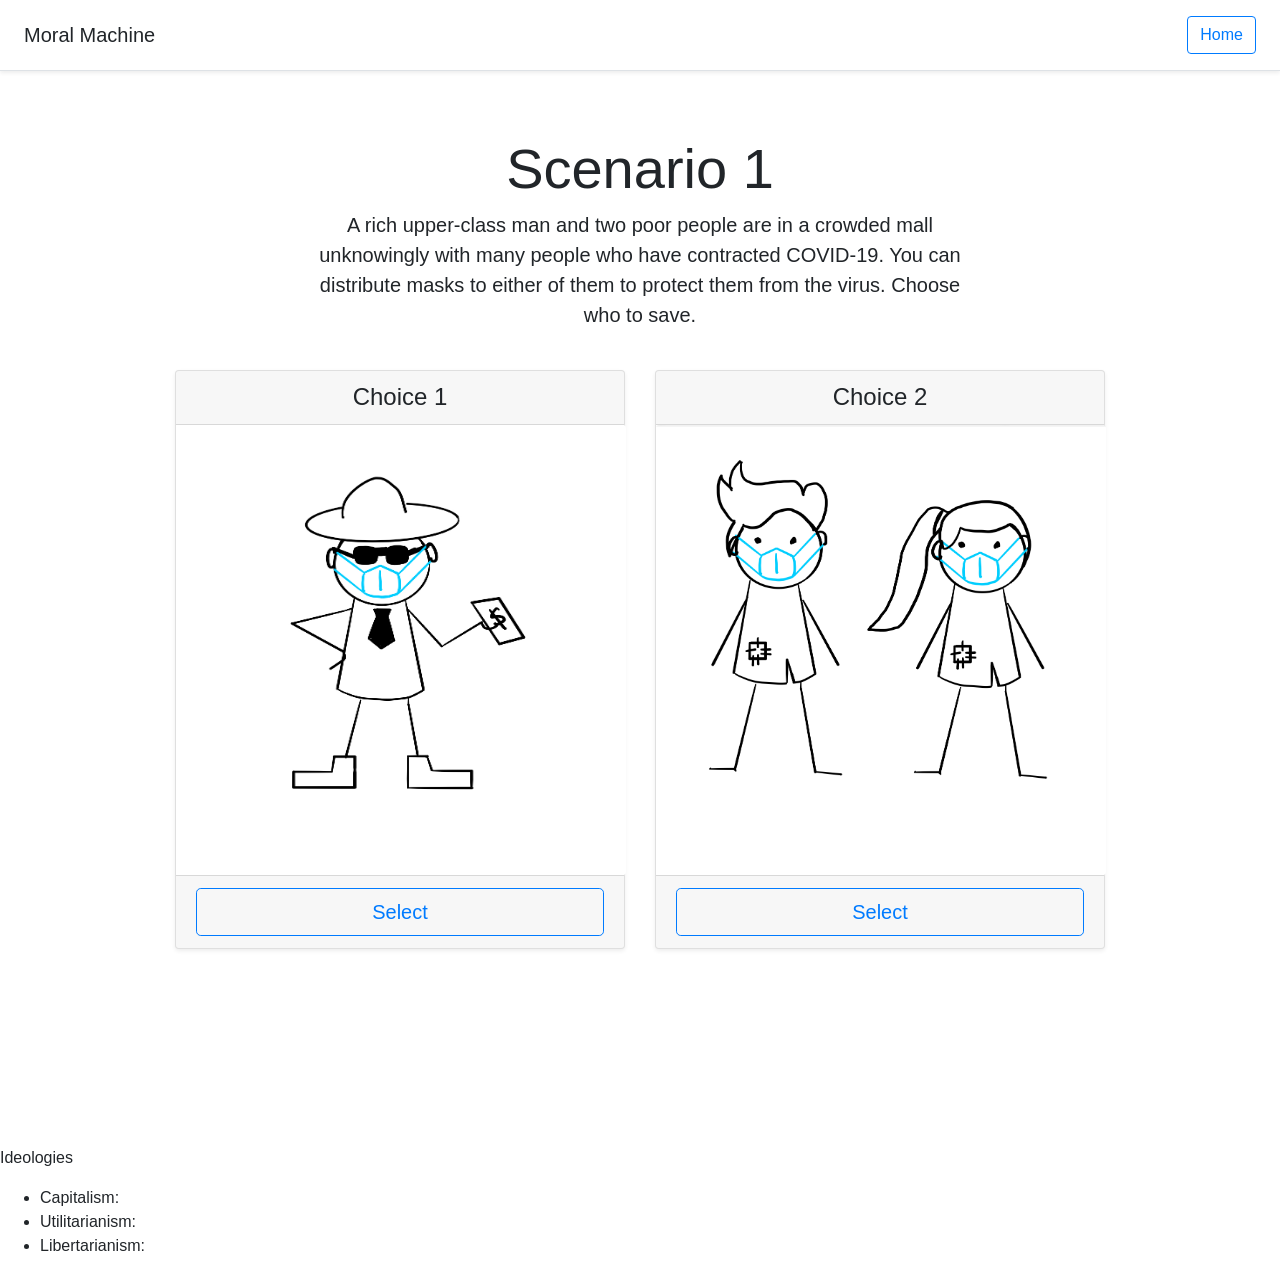
==== index.html @ fc3346e5 "added drawings" ====
<!doctype html>
<html lang="en">
  <head>
    <meta charset="utf-8">
    <meta name="viewport" content="width=device-width, initial-scale=1, shrink-to-fit=no">
    <meta name="description" content="">
    <meta name="author" content="Mark Otto, Jacob Thornton, and Bootstrap contributors">
    <meta name="generator" content="Jekyll v4.0.1">
    <title>Ideological-Machine</title>

    <link rel="canonical" href="https://getbootstrap.com/docs/4.5/examples/pricing/">

    <!-- Bootstrap core CSS -->
<link href="assets/dist/css/bootstrap.css" rel="stylesheet">
<script src="static/node_modules/chart.js/dist/Chart.js"></script>
<script src="static/node_modules/chartjs-plugin-annotation/chartjs-plugin-annotation.js"></script>

    <style>
      .bd-placeholder-img {
        font-size: 1.125rem;
        text-anchor: middle;
        -webkit-user-select: none;
        -moz-user-select: none;
        -ms-user-select: none;
        user-select: none;
      }

      @media (min-width: 768px) {
        .bd-placeholder-img-lg {
          font-size: 3.5rem;
        }
      }
    </style>
    <!-- Custom styles for this template -->
    <link href="pricing.css" rel="stylesheet">
  </head>
  <body>
    <div class="d-flex flex-column flex-md-row align-items-center p-3 px-md-4 mb-3 bg-white border-bottom shadow-sm">
  <h5 class="my-0 mr-md-auto font-weight-normal"> Moral Machine </h5>
  <nav class="my-2 my-md-0 mr-md-3">
    <!-- <a class="p-2 text-dark" href="#">Home</a> -->
    <!-- <a class="p-2 text-dark" href="#">Enterprise</a>
    <a class="p-2 text-dark" href="#">Support</a>
    <a class="p-2 text-dark" href="#">Pricing</a> -->
  </nav>
  <a class="btn btn-outline-primary" href="#"> Home </a>
</div>

<div class="pricing-header px-3 py-3 pt-md-5 pb-md-4 mx-auto text-center">
  <h1 id="scenario" class="display-4">Scenario 1</h1>
  <p id="question" class="lead"> </p>
  <p id="results" class="lead"> </p>
</div>

<div id="main_container" class="container">
  <div class="card-deck mb-3 text-center">
    <div class="card mb-4 shadow-sm">
      <div class="card-header">
        <h4 class="my-0 font-weight-normal">Choice 1</h4>
      </div>
      <img id="img1" src="" class="card-img" alt="...">
      <div class="card-footer">
        <button type="button" onclick="showNewQuestion(0)" class="btn btn-lg btn-block btn-outline-primary">Select</button>
      </div>
    </div>
    <div class="card mb-4 shadow-sm">
      <div class="card-header">
        <h4 class="my-0 font-weight-normal">Choice 2</h4>
      </div>
      <img id="img2" src="" class="card-img" alt="...">
      <div class="card-footer">
        <button type="button" onclick="showNewQuestion(1)" class="btn btn-lg btn-block btn-outline-primary">Select</button>
      </div>
    </div>
  </div>

  <!-- <footer class="pt-4 my-md-5 pt-md-5 border-top">
    <div class="row">
      <div class="col-12 col-md">
        <img class="mb-2" src="../assets/brand/bootstrap-solid.svg" alt="" width="24" height="24">
        <small class="d-block mb-3 text-muted">&copy; 2017-2020</small>
      </div>
      <div class="col-6 col-md">
        <h5>Features</h5>
        <ul class="list-unstyled text-small">
          <li><a class="text-muted" href="#">Cool stuff</a></li>
          <li><a class="text-muted" href="#">Random feature</a></li>
          <li><a class="text-muted" href="#">Team feature</a></li>
          <li><a class="text-muted" href="#">Stuff for developers</a></li>
          <li><a class="text-muted" href="#">Another one</a></li>
          <li><a class="text-muted" href="#">Last time</a></li>
        </ul>
      </div>
      <div class="col-6 col-md">
        <h5>Resources</h5>
        <ul class="list-unstyled text-small">
          <li><a class="text-muted" href="#">Resource</a></li>
          <li><a class="text-muted" href="#">Resource name</a></li>
          <li><a class="text-muted" href="#">Another resource</a></li>
          <li><a class="text-muted" href="#">Final resource</a></li>
        </ul>
      </div>
      <div class="col-6 col-md">
        <h5>About</h5>
        <ul class="list-unstyled text-small">
          <li><a class="text-muted" href="#">Team</a></li>
          <li><a class="text-muted" href="#">Locations</a></li>
          <li><a class="text-muted" href="#">Privacy</a></li>
          <li><a class="text-muted" href="#">Terms</a></li>
        </ul>
      </div>
    </div>
  </footer> -->
</div>

<script>

//initial values
//[Libertarian, Utilitarian, Capitalist]
var myChart;
var questions = ["A rich upper-class man and two poor people are in a crowded mall unknowingly with many people who have contracted COVID-19. You can distribute masks to either of them to protect them from the virus. Choose who to save.", "A young doctor and three robbers are in a BTS skytrain unknowingly with many people who have contracted Covid. You can distribute masks to either of them to protect them from the virus. Choose who to save.", "A sixty year-old doctor and the CEO of a multinational firm are in a cafe unknowingly with many people who have contracted Covid. You can distribute masks to either of them to protect them from the virus. Choose who to save.", "A father of 3 kids who is considered lower class and a single middle-aged rich factory owner are in a factory unknowingly with many people who have contracted Covid. You can distribute masks to either of them to protect them from the virus. Choose who to save.", "One of your family members and the CEO of a multinational firm are in a restaurant unknowingly with many people who have contracted Covid. You can distribute masks to either of them to protect them from the virus. Choose who to save.", "A masked-wearing man and a non mask-wearing man have both contracted COVID-19. Assuming you have the cure, choose who to save.", "You may enforce strict lockdowns in your country which will lead to lower economic activity and possibly a lower infection rate of COVID-19. Alternatively, you may also enforce lenient measures which will lead to higher economic activity and possibly a higher infection rate of COVID-19", "The government has money which can go either into investing in more vaccines (given that it will eventually be successful and benefit more people) or as transfer payments to people who have been unemployed due to COVID-19.", "You can either raise the income tax of the rich to fund unemployment benefits for people unemployed due to COVID or keep the income tax at the status quo." ];
var scenarios = ["Scenario 1", "Scenario 2", "Scenario 3", "Scenario 4", "Scenario 5","Scenario 6","Scenario 7","Scenario 8","Scenario 9"];

//option 1
var choices = [["img/rich_dude.jpeg","img/two_poor.jpeg"],["img/young_doc.png","img/robber.jpeg"],["img/old_doc.png","img/ceo.jpeg"], ["img/father.jpeg","img/rich_dude.jpeg"], ["img/family.jpeg","img/ceo.jpeg"], ["img/not_masked.jpeg","img/masked.jpeg"], ["img/plane.jpeg","img/circular_flow.jpeg"], ["img/vaccine.jpeg","img/transfer_payments.jpeg"], ["img/income_tax.jpeg","img/status_quo.jpeg"]];
var choiceScores = [[[0,0,1],[0,1,0]],[[0,1,0],[1,0,0]],[[0,1,0],[0,0,1]], [[1,0,0],[0,0,1]],[[1,0,0],[0,0,1]], [[1,0,0],[0,1,0]], [[0,0,1],[0,1,0]], [[1,0,0],[0,1,0]], [[1,0,0],[0,0,1]]];

var i = 1;
var results = [];

showFirstQuestion()
// index 1 of every question, results should be {[0,0,1],[1,0,0],[1,0,0]}
function showNewQuestion(chosenChoice) {
  console.log(i)
  console.log(choiceScores)
  results.push(choiceScores[i-1][chosenChoice])
  console.log(results)
	if(i < questions.length) {
      var curChoices = choices[i];
      console.log("Entering loop")
      console.log("Choices: "+choices[i])
      showQuestion(i)
        //go through choices here

        //keep track of which button is clicked
  		i+=1;
    }else {
  		 //document.getElementById("results").innerHTML = "Done! show results here: "+results;
       sumScores = [0,0,0]
       for (var j=0; j<results.length;j++) {
          console.log(results[j])
          if (results[j][0] == 1) {
              sumScores[0] = sumScores[0] + 1
          }
          else if (results[j][1] == 1) {
              sumScores[1] = sumScores[1] + 1
          }
          else {
              sumScores[2] = sumScores[2] + 1
          }
          console.log("sumScore: " + sumScores);
       }
       displayResults(sumScores);
	 }
}

function showFirstQuestion() {
   showQuestion(0)
}

function displayResults(scoreSum) {
    ideologies = [" Libertarian", " Utilitarian,", " Capitalist"]
    var container_element = document.getElementById("main_container");
    container_element.parentNode.removeChild(container_element);
    highest_scorer = Math.max.apply(null, sumScores)
    ideology_list = []
    ideology_txt = " ideology."

    for (var i=0; i<sumScores.length; i++) {
      if (highest_scorer == sumScores[i]) {
        ideology_list.push(ideologies[i])
      }
    }

    if (ideology_list.length > 1) {
      var temp = ideologies[ideology_list.length-1]
      ideology_list.push(temp)
      ideology_list[ideology_list.length-2] = " and"
      ideology_txt = " ideologies."
    }

    ideology_string = ideology_list.join(" ")



    document.getElementById("question").innerHTML = "You have " + ideology_string + ideology_txt
    document.getElementById("scenario").innerHTML = "Your Ideology Results";

    var ctx = document.getElementById('myChart');
    Chart.defaults.global.defaultFontSize = 17;
    Chart.defaults.global.defaultFontColor = '#000000';
    myChart = new Chart(ctx, {
        type: 'horizontalBar',
        data: {
            labels: ["Libertarian", "Utilitarian", "Capitalist"],
            datasets: [{
                data: scoreSum,
                backgroundColor: ["red","blue","green"],
                borderColor: [
                    'rgba(192,192,192, 1)',
                    'rgba(192,192,192, 1)',
                    'rgba(192,192,192, 1)',
                    'rgba(75, 192, 192, 1)',
                    'rgba(153, 102, 255, 1)',
                    'rgba(255, 159, 64, 1)'
                ],
                borderWidth: 1
            }]
        },
        options: {
          legend: {
            display: false
          },
          title: {
            display: true,
            text: 'What Ideology are you?',
            fontSize: 20
          },
          annotation: {
            annotations: [{
              type: 'line',
              mode: 'vertical',
              scaleID: 'x-axis-0',
              value: 0,
              borderColor: 'rgb(75, 192, 192)',
              borderWidth: 5,
              label: {
                enabled: false,
              }
            }],
          },
          scales: {
              xAxes: [{scaleLabel: {
                        display: true,
                        labelString: 'PM 2.5 Breathed in total duration (Microgram)'},
                  ticks: {
                      suggestedMax: 10,
                      beginAtZero: true
                  }
              }],
              yAxes: [{scaleLabel: {
                        display: true,
                        labelString: 'Ideology'},
                  ticks: {
                      beginAtZero: true
                  }
              }]
            }
        }
    });
}

function showQuestion(index) {
    var curChoices = choices[index];
    console.log(curChoices);
    document.getElementById("question").innerHTML = questions[index];
    document.getElementById("scenario").innerHTML = scenarios[index];
    document.getElementById("img1").src = curChoices[0];
    document.getElementById("img2").src = curChoices[1];
}

</script>

<canvas id="myChart"></canvas>

<p> Ideologies </p>
<ul>
  <li> Capitalism: </li>
  <li> Utilitarianism: </li>
  <li> Libertarianism: </li>
</ul>
          



</body>
</html>
---- pricing.css ----
html {
  font-size: 14px;
}
@media (min-width: 768px) {
  html {
    font-size: 16px;
  }
}

.container {
  max-width: 960px;
}

.lead {
  margin-left: 0px;
}

.card-img {
  height: 450px;
  width: 450px;
}

.pricing-header {
  max-width: 700px;
}

.card-body {
  height: 400px;
}

.card-deck .card {
  min-width: 220px;
}
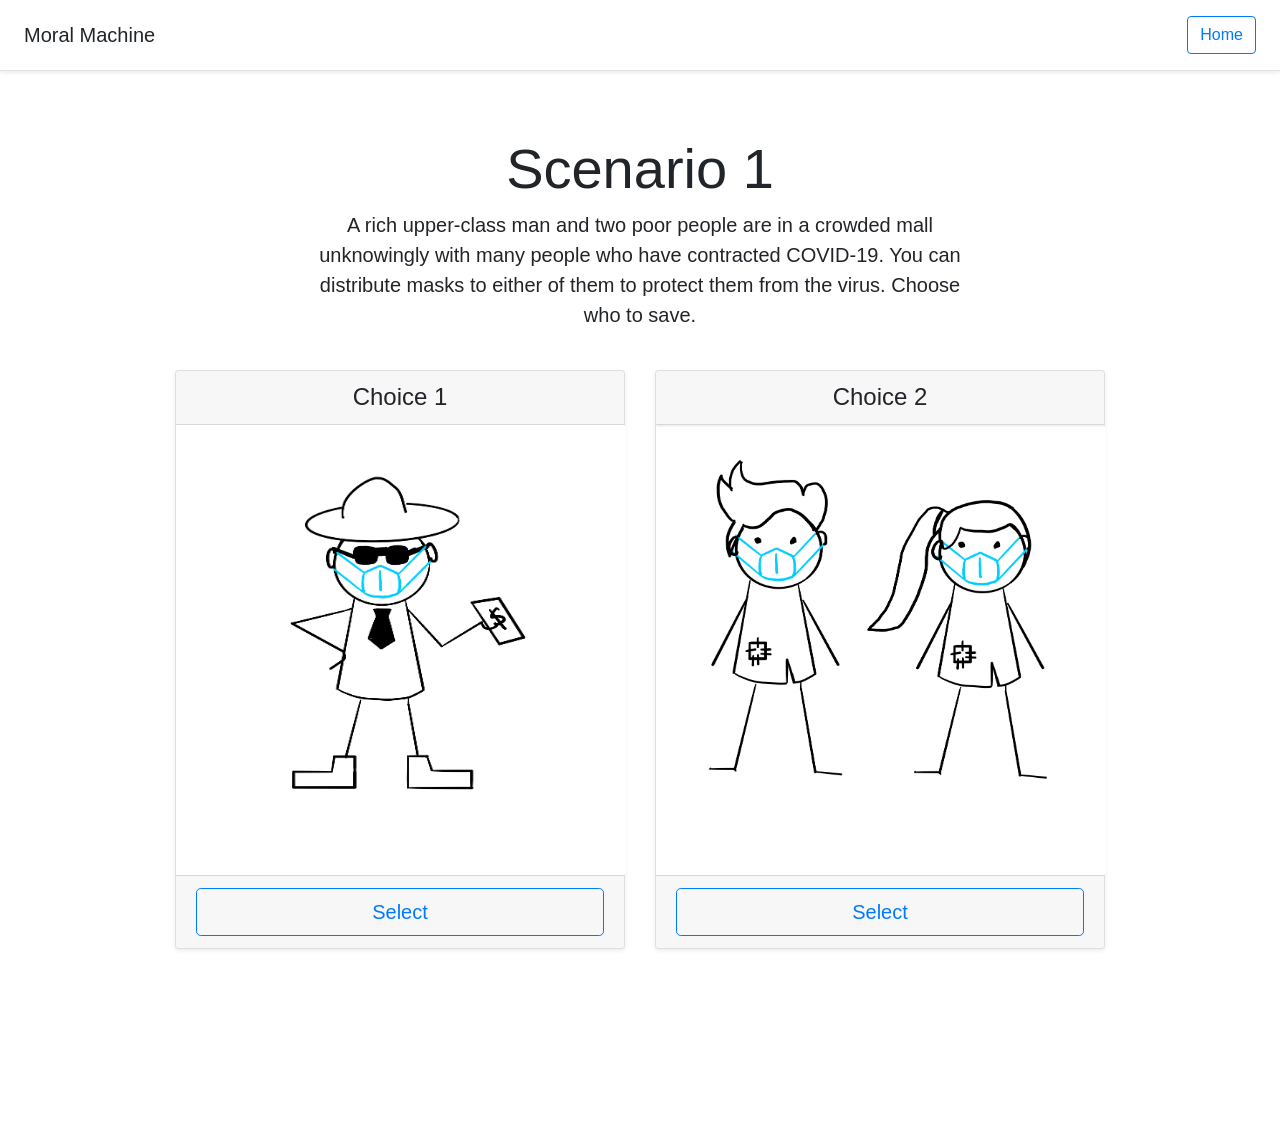
==== commit c8e59483: "Nov 1 Final Upload" ====
--- a/index.html
+++ b/index.html
@@ -273,15 +273,6 @@
 
 <canvas id="myChart"></canvas>
 
-<p> Ideologies </p>
-<ul>
-  <li> Capitalism: </li>
-  <li> Utilitarianism: </li>
-  <li> Libertarianism: </li>
-</ul>
-          
-
-
 
 </body>
 </html>
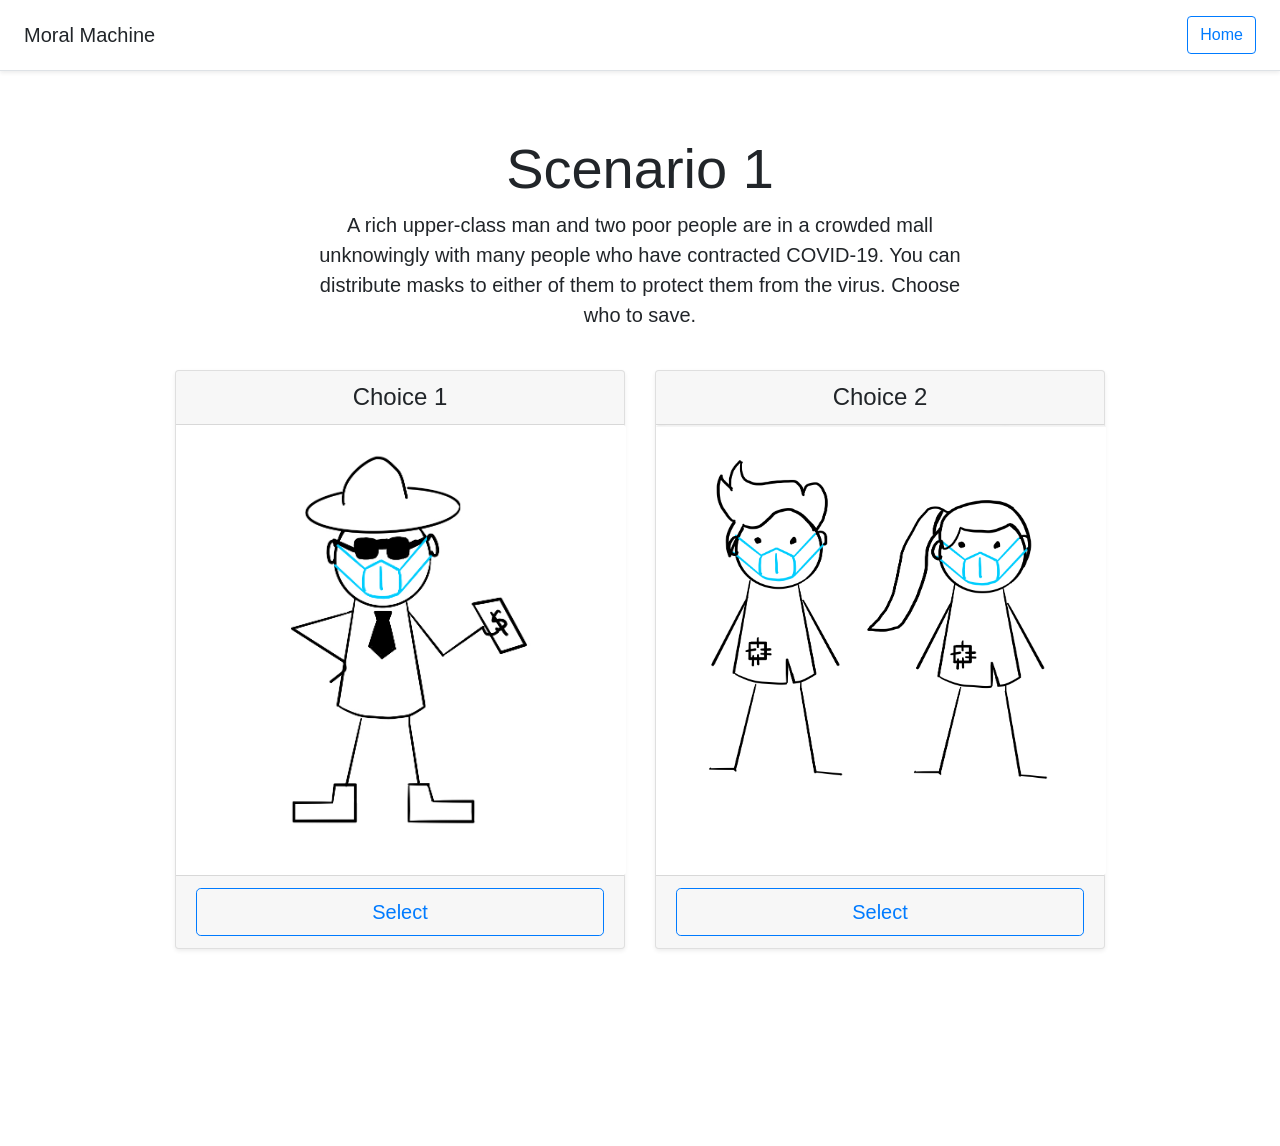
==== commit cb772506: "Nov 1 Final Upload (Fixed Image glitch)" ====
--- a/index.html
+++ b/index.html
@@ -122,7 +122,7 @@
 var scenarios = ["Scenario 1", "Scenario 2", "Scenario 3", "Scenario 4", "Scenario 5","Scenario 6","Scenario 7","Scenario 8","Scenario 9"];
 
 //option 1
-var choices = [["img/rich_dude.jpeg","img/two_poor.jpeg"],["img/young_doc.png","img/robber.jpeg"],["img/old_doc.png","img/ceo.jpeg"], ["img/father.jpeg","img/rich_dude.jpeg"], ["img/family.jpeg","img/ceo.jpeg"], ["img/not_masked.jpeg","img/masked.jpeg"], ["img/plane.jpeg","img/circular_flow.jpeg"], ["img/vaccine.jpeg","img/transfer_payments.jpeg"], ["img/income_tax.jpeg","img/status_quo.jpeg"]];
+var choices = [["img/rich_dude.jpeg","img/two_poor.jpeg"],["img/young_doc.jpeg","img/robber.jpeg"],["img/old_doc.jpeg","img/ceo.jpeg"], ["img/father.jpeg","img/rich_dude.jpeg"], ["img/family.jpeg","img/ceo.jpeg"], ["img/not_masked.jpeg","img/masked.jpeg"], ["img/plane.jpeg","img/circular_flow.jpeg"], ["img/vaccine.jpeg","img/transfer_payments.jpeg"], ["img/income_tax.jpeg","img/status_quo.jpeg"]];
 var choiceScores = [[[0,0,1],[0,1,0]],[[0,1,0],[1,0,0]],[[0,1,0],[0,0,1]], [[1,0,0],[0,0,1]],[[1,0,0],[0,0,1]], [[1,0,0],[0,1,0]], [[0,0,1],[0,1,0]], [[1,0,0],[0,1,0]], [[1,0,0],[0,0,1]]];
 
 var i = 1;
